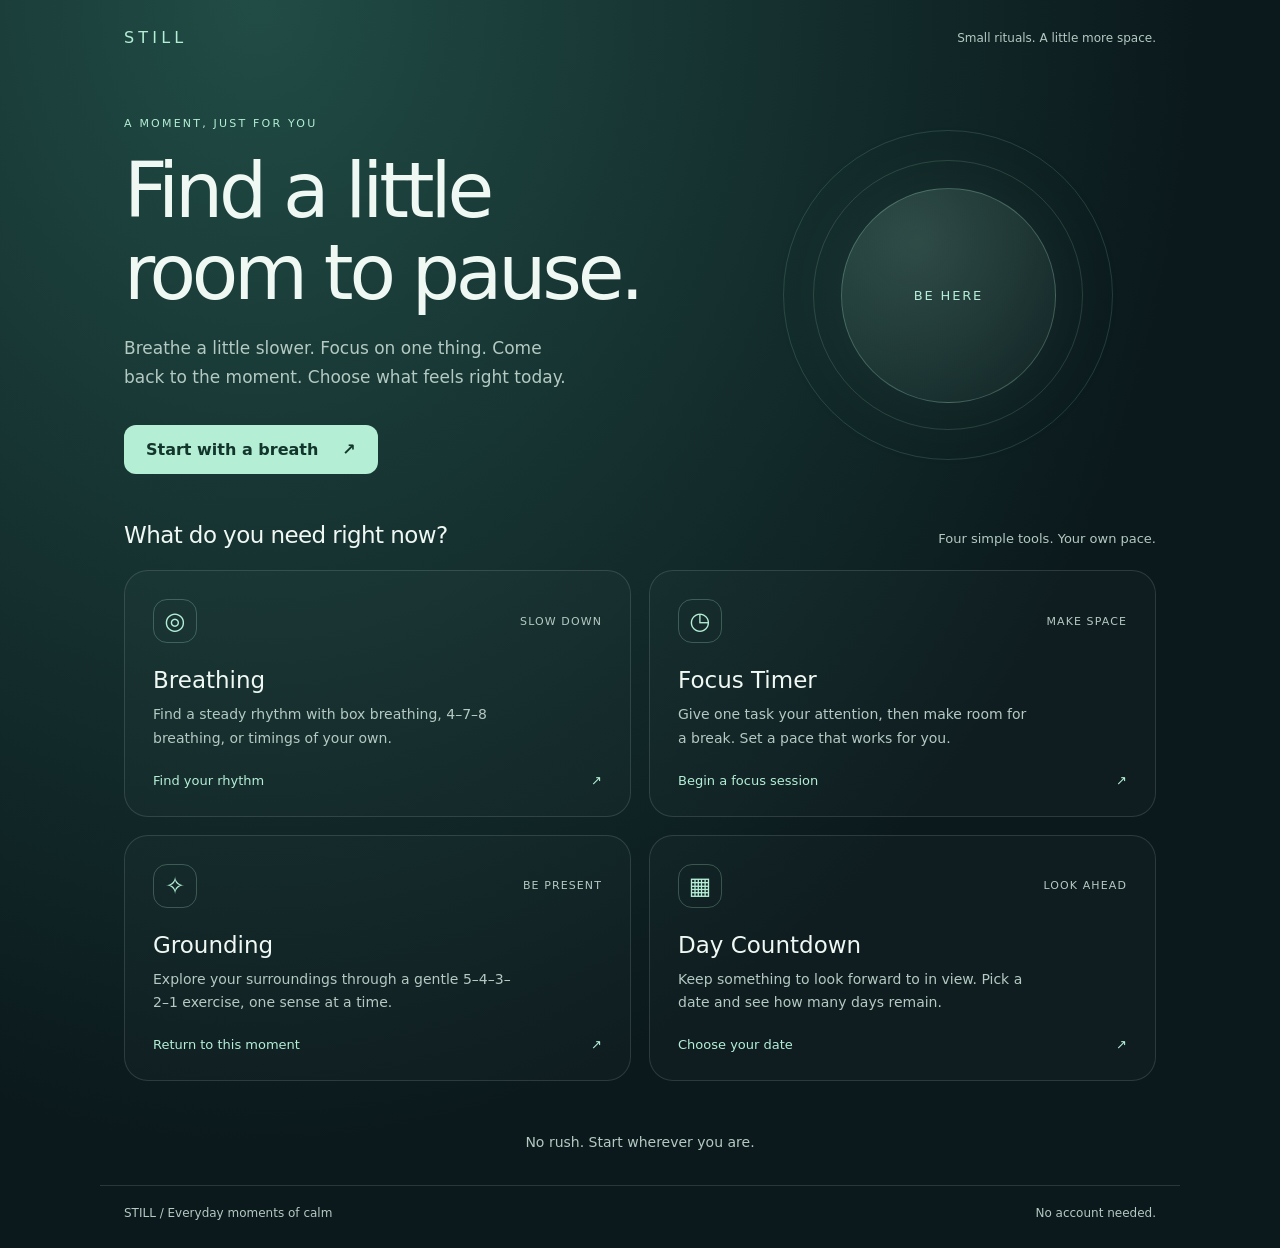
==== index.html @ 49af97ba "Sync floating focus timer across open app tabs and refresh script cache" ====
<!doctype html>
<html lang="en"><head><meta charset="utf-8"><meta name="viewport" content="width=device-width,initial-scale=1"><meta name="description" content="Simple tools for breathing, focus, grounding, and something to look forward to."><title>Still • A little space for yourself</title><style>
:root{color-scheme:dark;--ink:#eff8f3;--muted:#b4c9c2;--accent:#b4eed5;--line:#ffffff20}*{box-sizing:border-box}body{margin:0;min-height:100vh;background:radial-gradient(ellipse at 20% 0%,#214c45,transparent 65%),#0b191c;color:var(--ink);font-family:system-ui,sans-serif}a{color:inherit}a:focus-visible{outline:3px solid var(--accent);outline-offset:5px}header,main,footer{max-width:1080px;margin:auto;padding-left:24px;padding-right:24px}header{padding-top:28px;display:flex;align-items:center;justify-content:space-between;gap:20px}.brand{text-decoration:none;font-size:16px;letter-spacing:.26em;color:var(--accent)}.header-note{font-size:12px;color:var(--muted)}.hero{padding:70px 0 48px;display:grid;grid-template-columns:1.4fr 1fr;align-items:center;gap:36px}.eyebrow{font-size:11px;letter-spacing:.2em;text-transform:uppercase;color:var(--accent)}h1{font-size:clamp(42px,7vw,76px);line-height:1.08;font-weight:450;letter-spacing:-.055em;margin:20px 0}p{color:var(--muted);line-height:1.7}.intro{max-width:460px;font-size:17px}.primary{display:inline-flex;text-decoration:none;align-items:center;gap:24px;margin-top:16px;padding:15px 22px;border-radius:12px;background:var(--accent);color:#12362b;font-weight:600}.primary:hover{background:#d0f8e7}.stillness{aspect-ratio:1;display:grid;place-items:center;position:relative;max-width:330px;width:100%;justify-self:center}.stillness:before,.stillness:after{content:'';position:absolute;border:1px solid #b4eed526;border-radius:50%;inset:0}.stillness:after{inset:30px}.orb{width:65%;aspect-ratio:1;border-radius:50%;border:1px solid #b4eed540;background:radial-gradient(circle at 35% 25%,#b4eed530,#80dbbe08);box-shadow:0 0 90px #a8e7ce10;display:grid;place-items:center;color:var(--accent);font-size:13px;letter-spacing:.14em}.section-heading{display:flex;justify-content:space-between;align-items:baseline;gap:16px;margin:0 0 20px}h2{font-size:23px;font-weight:500;letter-spacing:-.025em;margin:0}.section-heading p{font-size:13px;margin:0}.apps{display:grid;grid-template-columns:repeat(2,minmax(0,1fr));gap:18px}.card{display:flex;flex-direction:column;min-height:240px;padding:28px;text-decoration:none;border:1px solid var(--line);border-radius:24px;background:#ffffff05}.card:hover{background:#ffffff0a;border-color:#b4eed570}.card-top{display:flex;justify-content:space-between;align-items:center;margin-bottom:24px}.icon{display:grid;place-items:center;width:44px;height:44px;border:1px solid #b4eed540;border-radius:14px;color:var(--accent);font-size:24px}.tag{font-size:11px;letter-spacing:.1em;text-transform:uppercase;color:var(--muted)}h3{font-size:23px;font-weight:500;margin:0}.card p{font-size:14px;max-width:360px;margin:10px 0 22px}.card-action{color:var(--accent);font-size:13px;margin-top:auto;display:flex;justify-content:space-between}.closing{padding:36px 0 16px;text-align:center;font-size:14px}footer{border-top:1px solid var(--line);padding-top:20px;padding-bottom:28px;display:flex;justify-content:space-between;gap:16px;color:var(--muted);font-size:12px}@media(max-width:640px){header,main,footer{padding-left:18px;padding-right:18px}.hero{grid-template-columns:1fr;padding-top:48px;gap:12px}.stillness{display:none}.apps{grid-template-columns:1fr}.section-heading{display:block}.section-heading p{margin-top:8px}.card{min-height:220px;padding:24px}.header-note{font-size:11px}footer{flex-direction:column}}
</style></head><body>
<header><a class="brand" href="./" aria-label="Still home" aria-current="page">STILL</a><span class="header-note">Small rituals. A little more space.</span></header>
<main><section class="hero" aria-labelledby="welcome"><div><div class="eyebrow">A moment, just for you</div><h1 id="welcome">Find a little<br>room to pause.</h1><p class="intro">Breathe a little slower. Focus on one thing. Come back to the moment. Choose what feels right today.</p><a class="primary" href="./breathing/">Start with a breath <span aria-hidden="true">↗</span></a></div><div class="stillness" aria-hidden="true"><div class="orb">BE HERE</div></div></section>
<section aria-labelledby="tools"><div class="section-heading"><h2 id="tools">What do you need right now?</h2><p>Four simple tools. Your own pace.</p></div><div class="apps">
<a class="card" href="./breathing/"><div class="card-top"><span class="icon" aria-hidden="true">◎</span><span class="tag">Slow down</span></div><h3>Breathing</h3><p>Find a steady rhythm with box breathing, 4–7–8 breathing, or timings of your own.</p><span class="card-action">Find your rhythm <span aria-hidden="true">↗</span></span></a>
<a class="card" href="./focus-timer/"><div class="card-top"><span class="icon" aria-hidden="true">◷</span><span class="tag">Make space</span></div><h3>Focus Timer</h3><p>Give one task your attention, then make room for a break. Set a pace that works for you.</p><span class="card-action">Begin a focus session <span aria-hidden="true">↗</span></span></a>
<a class="card" href="./grounding/"><div class="card-top"><span class="icon" aria-hidden="true">✧</span><span class="tag">Be present</span></div><h3>Grounding</h3><p>Explore your surroundings through a gentle 5–4–3–2–1 exercise, one sense at a time.</p><span class="card-action">Return to this moment <span aria-hidden="true">↗</span></span></a>
<a class="card" href="./day-count/"><div class="card-top"><span class="icon" aria-hidden="true">▦</span><span class="tag">Look ahead</span></div><h3>Day Countdown</h3><p>Keep something to look forward to in view. Pick a date and see how many days remain.</p><span class="card-action">Choose your date <span aria-hidden="true">↗</span></span></a>
</div></section><p class="closing">No rush. Start wherever you are.</p></main><footer><span>STILL / Everyday moments of calm</span><span>No account needed.</span></footer><script src="./timers.js?v=3"></script></body></html>
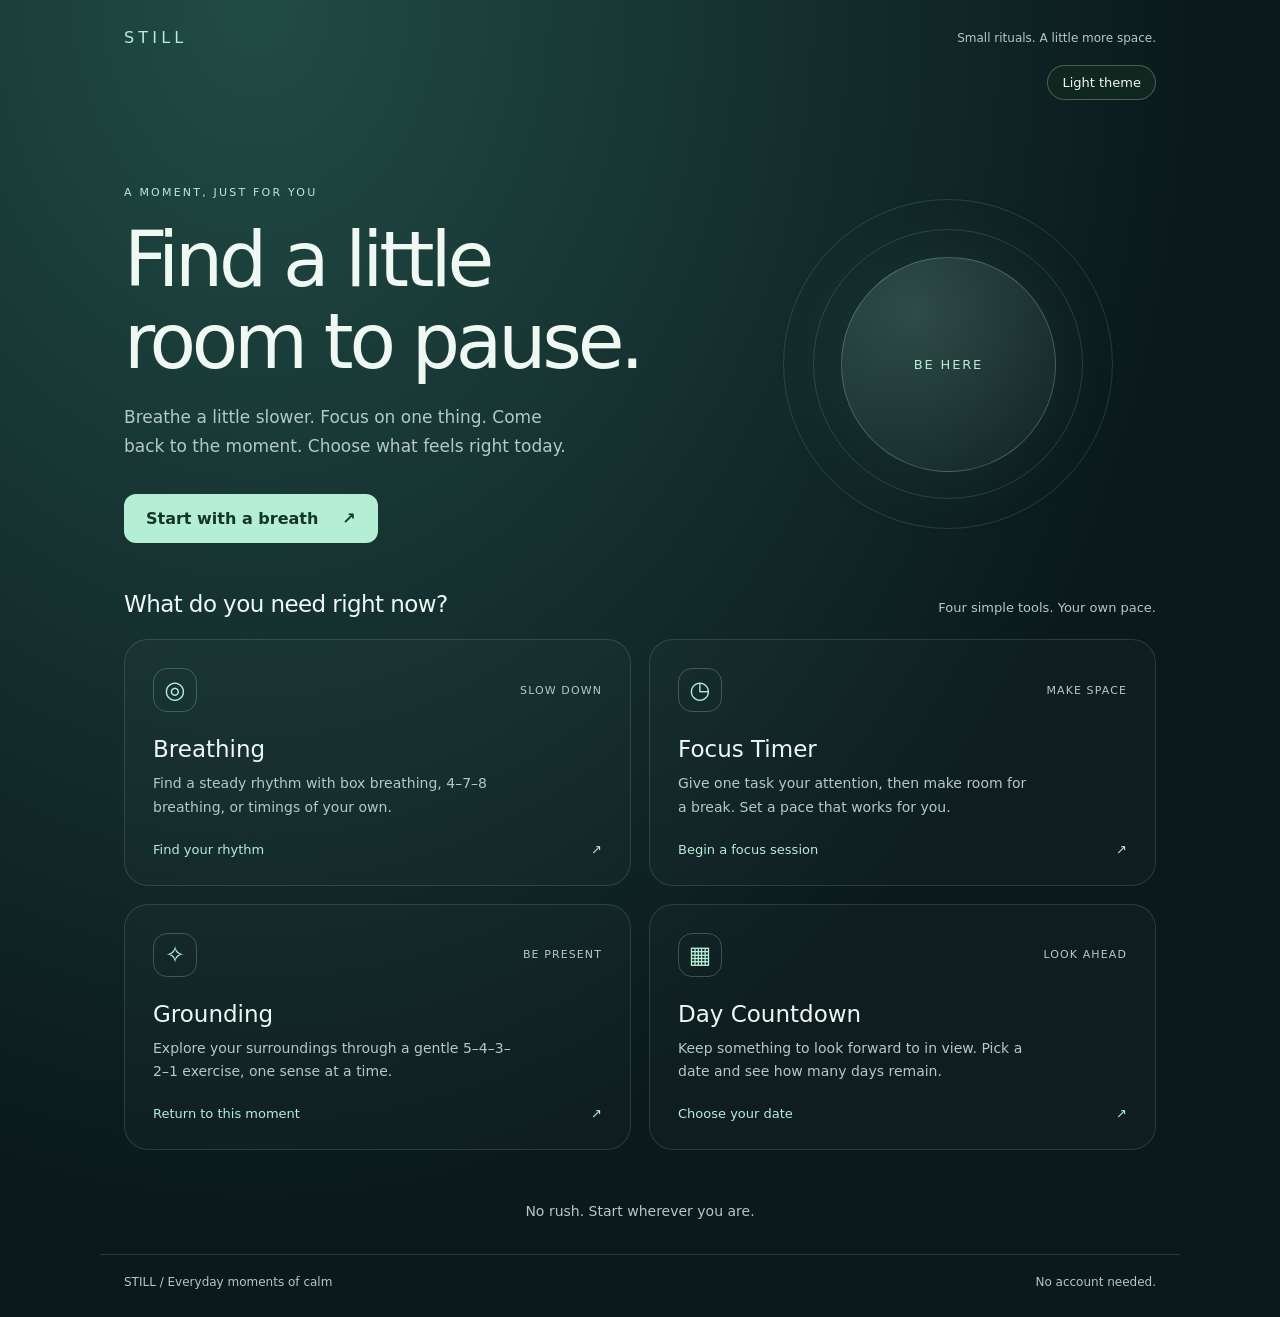
==== commit ae60d711: "Add persistent light and dark themes across all apps" ====
--- a/index.html
+++ b/index.html
@@ -1,8 +1,8 @@
 <!doctype html>
 <html lang="en"><head><meta charset="utf-8"><meta name="viewport" content="width=device-width,initial-scale=1"><meta name="description" content="Simple tools for breathing, focus, grounding, and something to look forward to."><title>Still • A little space for yourself</title><style>
 :root{color-scheme:dark;--ink:#eff8f3;--muted:#b4c9c2;--accent:#b4eed5;--line:#ffffff20}*{box-sizing:border-box}body{margin:0;min-height:100vh;background:radial-gradient(ellipse at 20% 0%,#214c45,transparent 65%),#0b191c;color:var(--ink);font-family:system-ui,sans-serif}a{color:inherit}a:focus-visible{outline:3px solid var(--accent);outline-offset:5px}header,main,footer{max-width:1080px;margin:auto;padding-left:24px;padding-right:24px}header{padding-top:28px;display:flex;align-items:center;justify-content:space-between;gap:20px}.brand{text-decoration:none;font-size:16px;letter-spacing:.26em;color:var(--accent)}.header-note{font-size:12px;color:var(--muted)}.hero{padding:70px 0 48px;display:grid;grid-template-columns:1.4fr 1fr;align-items:center;gap:36px}.eyebrow{font-size:11px;letter-spacing:.2em;text-transform:uppercase;color:var(--accent)}h1{font-size:clamp(42px,7vw,76px);line-height:1.08;font-weight:450;letter-spacing:-.055em;margin:20px 0}p{color:var(--muted);line-height:1.7}.intro{max-width:460px;font-size:17px}.primary{display:inline-flex;text-decoration:none;align-items:center;gap:24px;margin-top:16px;padding:15px 22px;border-radius:12px;background:var(--accent);color:#12362b;font-weight:600}.primary:hover{background:#d0f8e7}.stillness{aspect-ratio:1;display:grid;place-items:center;position:relative;max-width:330px;width:100%;justify-self:center}.stillness:before,.stillness:after{content:'';position:absolute;border:1px solid #b4eed526;border-radius:50%;inset:0}.stillness:after{inset:30px}.orb{width:65%;aspect-ratio:1;border-radius:50%;border:1px solid #b4eed540;background:radial-gradient(circle at 35% 25%,#b4eed530,#80dbbe08);box-shadow:0 0 90px #a8e7ce10;display:grid;place-items:center;color:var(--accent);font-size:13px;letter-spacing:.14em}.section-heading{display:flex;justify-content:space-between;align-items:baseline;gap:16px;margin:0 0 20px}h2{font-size:23px;font-weight:500;letter-spacing:-.025em;margin:0}.section-heading p{font-size:13px;margin:0}.apps{display:grid;grid-template-columns:repeat(2,minmax(0,1fr));gap:18px}.card{display:flex;flex-direction:column;min-height:240px;padding:28px;text-decoration:none;border:1px solid var(--line);border-radius:24px;background:#ffffff05}.card:hover{background:#ffffff0a;border-color:#b4eed570}.card-top{display:flex;justify-content:space-between;align-items:center;margin-bottom:24px}.icon{display:grid;place-items:center;width:44px;height:44px;border:1px solid #b4eed540;border-radius:14px;color:var(--accent);font-size:24px}.tag{font-size:11px;letter-spacing:.1em;text-transform:uppercase;color:var(--muted)}h3{font-size:23px;font-weight:500;margin:0}.card p{font-size:14px;max-width:360px;margin:10px 0 22px}.card-action{color:var(--accent);font-size:13px;margin-top:auto;display:flex;justify-content:space-between}.closing{padding:36px 0 16px;text-align:center;font-size:14px}footer{border-top:1px solid var(--line);padding-top:20px;padding-bottom:28px;display:flex;justify-content:space-between;gap:16px;color:var(--muted);font-size:12px}@media(max-width:640px){header,main,footer{padding-left:18px;padding-right:18px}.hero{grid-template-columns:1fr;padding-top:48px;gap:12px}.stillness{display:none}.apps{grid-template-columns:1fr}.section-heading{display:block}.section-heading p{margin-top:8px}.card{min-height:220px;padding:24px}.header-note{font-size:11px}footer{flex-direction:column}}
-</style></head><body>
-<header><a class="brand" href="./" aria-label="Still home" aria-current="page">STILL</a><span class="header-note">Small rituals. A little more space.</span></header>
+</style><script src="./theme.js?v=1"></script><link rel="stylesheet" href="./theme.css?v=1"></head><body data-app="home">
+<header><a class="brand" href="./" aria-label="Still home" aria-current="page">STILL</a><span class="header-note">Small rituals. A little more space.</span></header><div class="theme-toolbar"><span id="theme-notice" role="status"></span><button id="theme-toggle" type="button" aria-label="Switch to light theme">Light theme</button></div>
 <main><section class="hero" aria-labelledby="welcome"><div><div class="eyebrow">A moment, just for you</div><h1 id="welcome">Find a little<br>room to pause.</h1><p class="intro">Breathe a little slower. Focus on one thing. Come back to the moment. Choose what feels right today.</p><a class="primary" href="./breathing/">Start with a breath <span aria-hidden="true">↗</span></a></div><div class="stillness" aria-hidden="true"><div class="orb">BE HERE</div></div></section>
 <section aria-labelledby="tools"><div class="section-heading"><h2 id="tools">What do you need right now?</h2><p>Four simple tools. Your own pace.</p></div><div class="apps">
 <a class="card" href="./breathing/"><div class="card-top"><span class="icon" aria-hidden="true">◎</span><span class="tag">Slow down</span></div><h3>Breathing</h3><p>Find a steady rhythm with box breathing, 4–7–8 breathing, or timings of your own.</p><span class="card-action">Find your rhythm <span aria-hidden="true">↗</span></span></a>
--- a/theme.css
+++ b/theme.css
@@ -0,0 +1,54 @@
+.theme-toolbar{display:flex;justify-content:flex-end;align-items:center;gap:12px;width:100%;max-width:1080px;margin:0 auto 16px;padding:0 24px;box-sizing:border-box}
+body[data-app="home"] .theme-toolbar{margin-top:18px}
+#theme-toggle{width:auto;flex-shrink:0;margin:0;padding:9px 14px;border:1px solid #ffffff40;border-radius:999px;background:#102720;color:#eef8f4;font:13px system-ui,sans-serif;font-weight:500;cursor:pointer}
+#theme-toggle:hover{background:#214c45}
+#theme-toggle:focus-visible{outline:3px solid #b4eed5;outline-offset:4px}
+#theme-notice{font:12px system-ui,sans-serif;color:inherit}
+#theme-notice:empty{display:none}
+html[data-theme="light"]{color-scheme:light;--ink:#193c30;--muted:#50675d;--accent:#256b50;--line:#c7d9cb}
+html[data-theme="light"] body{background:radial-gradient(ellipse at 20% 0%,#deeddf,transparent 65%),#f4f8f3;color:var(--ink)}
+html[data-theme="light"] body:not([data-app="home"]) main,
+html[data-theme="light"] .practice,
+html[data-theme="light"] .settings,
+html[data-theme="light"] .card,
+html[data-theme="light"] .countdown-card{background:#ffffffb8;border-color:var(--line)}
+html[data-theme="light"] .card:hover{background:#fff;border-color:#6d9d80}
+html[data-theme="light"] p,
+html[data-theme="light"] footer,
+html[data-theme="light"] .day-message,
+html[data-theme="light"] .card-heading h2{color:var(--muted)}
+html[data-theme="light"] .site-nav{background:#ffffffd9;border-color:var(--line)}
+html[data-theme="light"] .site-nav a{color:var(--ink)}
+html[data-theme="light"] .site-nav a:hover,
+html[data-theme="light"] .site-nav a[aria-current="page"]{background:#256b50;color:#fff}
+html[data-theme="light"] input{color-scheme:light;background:#fff;color:var(--ink);border-color:#93ad9d}
+html[data-theme="light"] input::placeholder{color:#65786d}
+html[data-theme="light"] button{background:#e7f0e7;color:var(--ink);border:1px solid #93ad9d}
+html[data-theme="light"] button:hover{background:#d5e7d8}
+html[data-theme="light"] .primary,
+html[data-theme="light"] .add-date,
+html[data-theme="light"] button[aria-pressed="true"]{background:#256b50;color:#fff;border-color:#256b50}
+html[data-theme="light"] .primary:hover,
+html[data-theme="light"] .add-date:hover{background:#19533c}
+html[data-theme="light"] .remove,
+html[data-theme="light"] .undo,
+html[data-theme="light"] .restart{background:transparent;color:#256b50;border-color:#93ad9d}
+html[data-theme="light"] .field,
+html[data-theme="light"] form{border-color:var(--line)}
+html[data-theme="light"] .phase{border-color:var(--line)}
+html[data-theme="light"] .phase.active{border-color:var(--accent)}
+html[data-theme="light"] .steps li{color:var(--muted);border-color:#93ad9d}
+html[data-theme="light"] .steps [aria-current]{background:#256b50;color:#fff;border-color:#256b50}
+html[data-theme="light"] .orb{background:radial-gradient(circle at 35% 25%,#aed7ba99,#8ab99b22);border-color:#639b79;box-shadow:0 0 70px #256b5010}
+html[data-theme="light"] .box,
+html[data-theme="light"] .icon,
+html[data-theme="light"] .stillness:before,
+html[data-theme="light"] .stillness:after{border-color:#8bb29a}
+html[data-theme="light"] .dot{background:#256b50;box-shadow:0 0 20px #256b5030}
+html[data-theme="light"] #theme-toggle{background:#fff;color:#193c30;border-color:#93ad9d}
+html[data-theme="light"] #theme-toggle:hover{background:#e7f0e7}
+html[data-theme="light"] :focus-visible{outline-color:#256b50}
+html[data-theme="light"] #still-mini{background:#f5faf3;color:#193c30;border-color:#93ad9d;box-shadow:0 12px 48px #193c3020}
+html[data-theme="light"] #still-mini button,
+html[data-theme="light"] #still-mini a{background:#fff;color:#256b50;border-color:#93ad9d}
+@media(max-width:640px){.theme-toolbar{padding:0 18px;flex-wrap:wrap}body:not([data-app="home"]) .theme-toolbar{padding:0}}
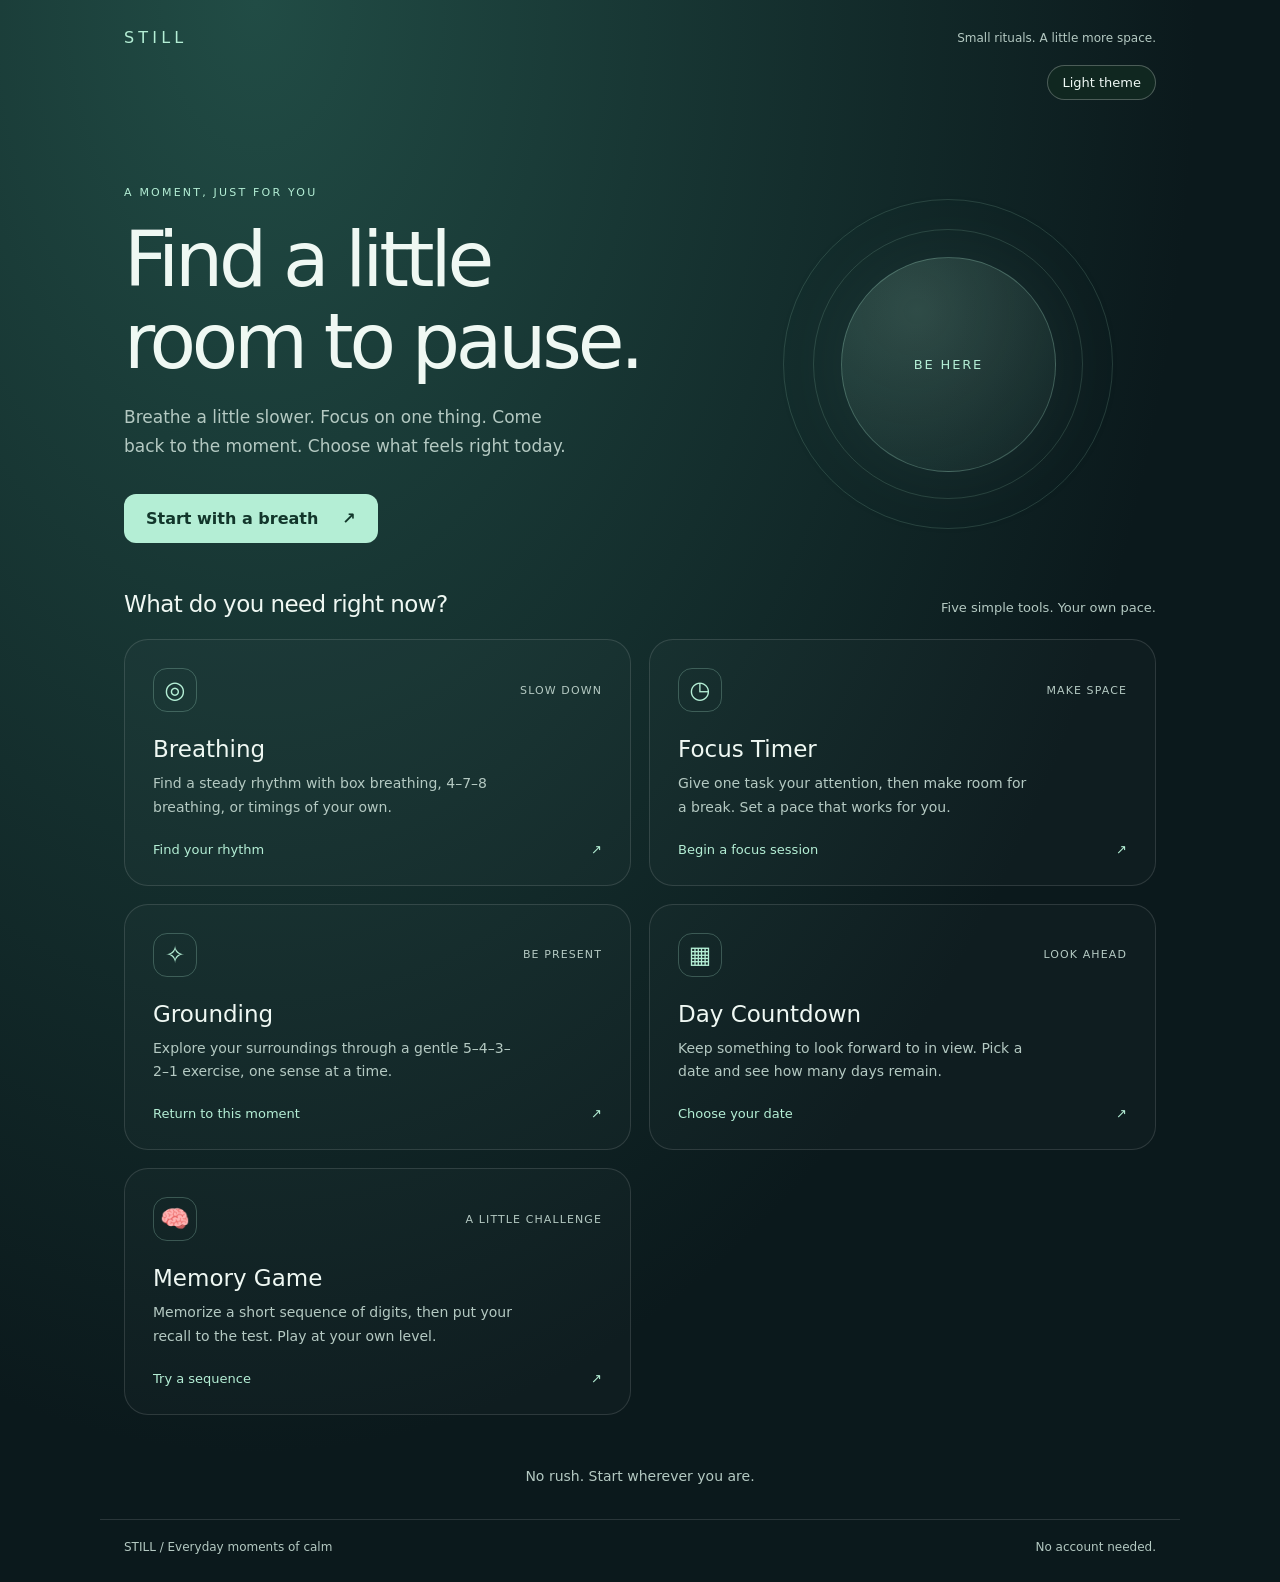
==== commit 25c3020f: "Add number memory game with answer checking and saved progress" ====
--- a/index.html
+++ b/index.html
@@ -1,12 +1,12 @@
 <!doctype html>
 <html lang="en"><head><meta charset="utf-8"><meta name="viewport" content="width=device-width,initial-scale=1"><meta name="description" content="Simple tools for breathing, focus, grounding, and something to look forward to."><title>Still • A little space for yourself</title><style>
 :root{color-scheme:dark;--ink:#eff8f3;--muted:#b4c9c2;--accent:#b4eed5;--line:#ffffff20}*{box-sizing:border-box}body{margin:0;min-height:100vh;background:radial-gradient(ellipse at 20% 0%,#214c45,transparent 65%),#0b191c;color:var(--ink);font-family:system-ui,sans-serif}a{color:inherit}a:focus-visible{outline:3px solid var(--accent);outline-offset:5px}header,main,footer{max-width:1080px;margin:auto;padding-left:24px;padding-right:24px}header{padding-top:28px;display:flex;align-items:center;justify-content:space-between;gap:20px}.brand{text-decoration:none;font-size:16px;letter-spacing:.26em;color:var(--accent)}.header-note{font-size:12px;color:var(--muted)}.hero{padding:70px 0 48px;display:grid;grid-template-columns:1.4fr 1fr;align-items:center;gap:36px}.eyebrow{font-size:11px;letter-spacing:.2em;text-transform:uppercase;color:var(--accent)}h1{font-size:clamp(42px,7vw,76px);line-height:1.08;font-weight:450;letter-spacing:-.055em;margin:20px 0}p{color:var(--muted);line-height:1.7}.intro{max-width:460px;font-size:17px}.primary{display:inline-flex;text-decoration:none;align-items:center;gap:24px;margin-top:16px;padding:15px 22px;border-radius:12px;background:var(--accent);color:#12362b;font-weight:600}.primary:hover{background:#d0f8e7}.stillness{aspect-ratio:1;display:grid;place-items:center;position:relative;max-width:330px;width:100%;justify-self:center}.stillness:before,.stillness:after{content:'';position:absolute;border:1px solid #b4eed526;border-radius:50%;inset:0}.stillness:after{inset:30px}.orb{width:65%;aspect-ratio:1;border-radius:50%;border:1px solid #b4eed540;background:radial-gradient(circle at 35% 25%,#b4eed530,#80dbbe08);box-shadow:0 0 90px #a8e7ce10;display:grid;place-items:center;color:var(--accent);font-size:13px;letter-spacing:.14em}.section-heading{display:flex;justify-content:space-between;align-items:baseline;gap:16px;margin:0 0 20px}h2{font-size:23px;font-weight:500;letter-spacing:-.025em;margin:0}.section-heading p{font-size:13px;margin:0}.apps{display:grid;grid-template-columns:repeat(2,minmax(0,1fr));gap:18px}.card{display:flex;flex-direction:column;min-height:240px;padding:28px;text-decoration:none;border:1px solid var(--line);border-radius:24px;background:#ffffff05}.card:hover{background:#ffffff0a;border-color:#b4eed570}.card-top{display:flex;justify-content:space-between;align-items:center;margin-bottom:24px}.icon{display:grid;place-items:center;width:44px;height:44px;border:1px solid #b4eed540;border-radius:14px;color:var(--accent);font-size:24px}.tag{font-size:11px;letter-spacing:.1em;text-transform:uppercase;color:var(--muted)}h3{font-size:23px;font-weight:500;margin:0}.card p{font-size:14px;max-width:360px;margin:10px 0 22px}.card-action{color:var(--accent);font-size:13px;margin-top:auto;display:flex;justify-content:space-between}.closing{padding:36px 0 16px;text-align:center;font-size:14px}footer{border-top:1px solid var(--line);padding-top:20px;padding-bottom:28px;display:flex;justify-content:space-between;gap:16px;color:var(--muted);font-size:12px}@media(max-width:640px){header,main,footer{padding-left:18px;padding-right:18px}.hero{grid-template-columns:1fr;padding-top:48px;gap:12px}.stillness{display:none}.apps{grid-template-columns:1fr}.section-heading{display:block}.section-heading p{margin-top:8px}.card{min-height:220px;padding:24px}.header-note{font-size:11px}footer{flex-direction:column}}
-</style><script src="./theme.js?v=1"></script><link rel="stylesheet" href="./theme.css?v=1"></head><body data-app="home">
+</style><script src="./theme.js?v=1"></script><link rel="stylesheet" href="./theme.css?v=2"></head><body data-app="home">
 <header><a class="brand" href="./" aria-label="Still home" aria-current="page">STILL</a><span class="header-note">Small rituals. A little more space.</span></header><div class="theme-toolbar"><span id="theme-notice" role="status"></span><button id="theme-toggle" type="button" aria-label="Switch to light theme">Light theme</button></div>
 <main><section class="hero" aria-labelledby="welcome"><div><div class="eyebrow">A moment, just for you</div><h1 id="welcome">Find a little<br>room to pause.</h1><p class="intro">Breathe a little slower. Focus on one thing. Come back to the moment. Choose what feels right today.</p><a class="primary" href="./breathing/">Start with a breath <span aria-hidden="true">↗</span></a></div><div class="stillness" aria-hidden="true"><div class="orb">BE HERE</div></div></section>
-<section aria-labelledby="tools"><div class="section-heading"><h2 id="tools">What do you need right now?</h2><p>Four simple tools. Your own pace.</p></div><div class="apps">
+<section aria-labelledby="tools"><div class="section-heading"><h2 id="tools">What do you need right now?</h2><p>Five simple tools. Your own pace.</p></div><div class="apps">
 <a class="card" href="./breathing/"><div class="card-top"><span class="icon" aria-hidden="true">◎</span><span class="tag">Slow down</span></div><h3>Breathing</h3><p>Find a steady rhythm with box breathing, 4–7–8 breathing, or timings of your own.</p><span class="card-action">Find your rhythm <span aria-hidden="true">↗</span></span></a>
 <a class="card" href="./focus-timer/"><div class="card-top"><span class="icon" aria-hidden="true">◷</span><span class="tag">Make space</span></div><h3>Focus Timer</h3><p>Give one task your attention, then make room for a break. Set a pace that works for you.</p><span class="card-action">Begin a focus session <span aria-hidden="true">↗</span></span></a>
 <a class="card" href="./grounding/"><div class="card-top"><span class="icon" aria-hidden="true">✧</span><span class="tag">Be present</span></div><h3>Grounding</h3><p>Explore your surroundings through a gentle 5–4–3–2–1 exercise, one sense at a time.</p><span class="card-action">Return to this moment <span aria-hidden="true">↗</span></span></a>
 <a class="card" href="./day-count/"><div class="card-top"><span class="icon" aria-hidden="true">▦</span><span class="tag">Look ahead</span></div><h3>Day Countdown</h3><p>Keep something to look forward to in view. Pick a date and see how many days remain.</p><span class="card-action">Choose your date <span aria-hidden="true">↗</span></span></a>
-</div></section><p class="closing">No rush. Start wherever you are.</p></main><footer><span>STILL / Everyday moments of calm</span><span>No account needed.</span></footer><script src="./timers.js?v=3"></script></body></html>
+<a class="card" href="./memory/"><div class="card-top"><span class="icon" aria-hidden="true">🧠</span><span class="tag">A little challenge</span></div><h3>Memory Game</h3><p>Memorize a short sequence of digits, then put your recall to the test. Play at your own level.</p><span class="card-action">Try a sequence <span aria-hidden="true">↗</span></span></a></div></section><p class="closing">No rush. Start wherever you are.</p></main><footer><span>STILL / Everyday moments of calm</span><span>No account needed.</span></footer><script src="./timers.js?v=3"></script></body></html>
--- a/theme.css
+++ b/theme.css
@@ -21,7 +21,8 @@
 html[data-theme="light"] .site-nav a{color:var(--ink)}
 html[data-theme="light"] .site-nav a:hover,
 html[data-theme="light"] .site-nav a[aria-current="page"]{background:#256b50;color:#fff}
-html[data-theme="light"] input{color-scheme:light;background:#fff;color:var(--ink);border-color:#93ad9d}
+html[data-theme="light"] input,
+html[data-theme="light"] select{color-scheme:light;background:#fff;color:var(--ink);border-color:#93ad9d}
 html[data-theme="light"] input::placeholder{color:#65786d}
 html[data-theme="light"] button{background:#e7f0e7;color:var(--ink);border:1px solid #93ad9d}
 html[data-theme="light"] button:hover{background:#d5e7d8}
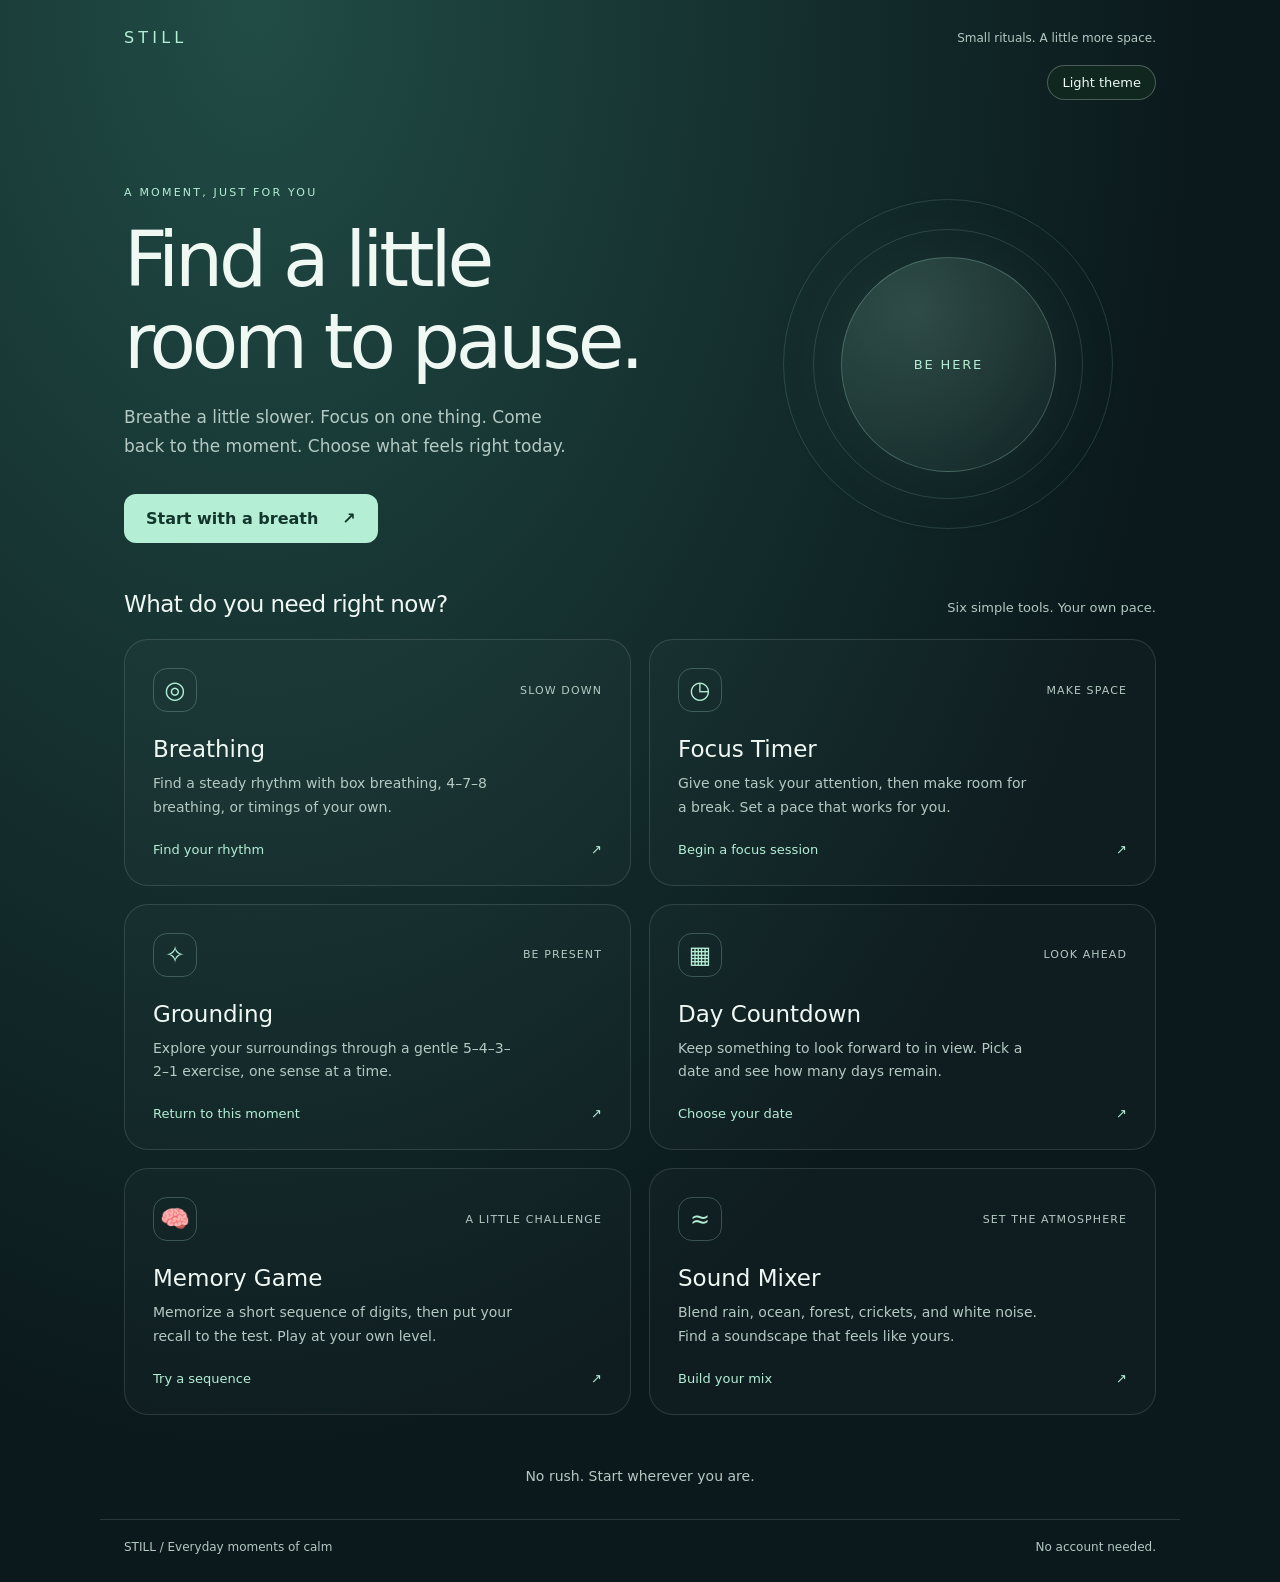
==== commit 01fc17a5: "Add ambient sound mixer with crickets, saved levels and sleep timer" ====
--- a/index.html
+++ b/index.html
@@ -1,12 +1,12 @@
 <!doctype html>
 <html lang="en"><head><meta charset="utf-8"><meta name="viewport" content="width=device-width,initial-scale=1"><meta name="description" content="Simple tools for breathing, focus, grounding, and something to look forward to."><title>Still • A little space for yourself</title><style>
 :root{color-scheme:dark;--ink:#eff8f3;--muted:#b4c9c2;--accent:#b4eed5;--line:#ffffff20}*{box-sizing:border-box}body{margin:0;min-height:100vh;background:radial-gradient(ellipse at 20% 0%,#214c45,transparent 65%),#0b191c;color:var(--ink);font-family:system-ui,sans-serif}a{color:inherit}a:focus-visible{outline:3px solid var(--accent);outline-offset:5px}header,main,footer{max-width:1080px;margin:auto;padding-left:24px;padding-right:24px}header{padding-top:28px;display:flex;align-items:center;justify-content:space-between;gap:20px}.brand{text-decoration:none;font-size:16px;letter-spacing:.26em;color:var(--accent)}.header-note{font-size:12px;color:var(--muted)}.hero{padding:70px 0 48px;display:grid;grid-template-columns:1.4fr 1fr;align-items:center;gap:36px}.eyebrow{font-size:11px;letter-spacing:.2em;text-transform:uppercase;color:var(--accent)}h1{font-size:clamp(42px,7vw,76px);line-height:1.08;font-weight:450;letter-spacing:-.055em;margin:20px 0}p{color:var(--muted);line-height:1.7}.intro{max-width:460px;font-size:17px}.primary{display:inline-flex;text-decoration:none;align-items:center;gap:24px;margin-top:16px;padding:15px 22px;border-radius:12px;background:var(--accent);color:#12362b;font-weight:600}.primary:hover{background:#d0f8e7}.stillness{aspect-ratio:1;display:grid;place-items:center;position:relative;max-width:330px;width:100%;justify-self:center}.stillness:before,.stillness:after{content:'';position:absolute;border:1px solid #b4eed526;border-radius:50%;inset:0}.stillness:after{inset:30px}.orb{width:65%;aspect-ratio:1;border-radius:50%;border:1px solid #b4eed540;background:radial-gradient(circle at 35% 25%,#b4eed530,#80dbbe08);box-shadow:0 0 90px #a8e7ce10;display:grid;place-items:center;color:var(--accent);font-size:13px;letter-spacing:.14em}.section-heading{display:flex;justify-content:space-between;align-items:baseline;gap:16px;margin:0 0 20px}h2{font-size:23px;font-weight:500;letter-spacing:-.025em;margin:0}.section-heading p{font-size:13px;margin:0}.apps{display:grid;grid-template-columns:repeat(2,minmax(0,1fr));gap:18px}.card{display:flex;flex-direction:column;min-height:240px;padding:28px;text-decoration:none;border:1px solid var(--line);border-radius:24px;background:#ffffff05}.card:hover{background:#ffffff0a;border-color:#b4eed570}.card-top{display:flex;justify-content:space-between;align-items:center;margin-bottom:24px}.icon{display:grid;place-items:center;width:44px;height:44px;border:1px solid #b4eed540;border-radius:14px;color:var(--accent);font-size:24px}.tag{font-size:11px;letter-spacing:.1em;text-transform:uppercase;color:var(--muted)}h3{font-size:23px;font-weight:500;margin:0}.card p{font-size:14px;max-width:360px;margin:10px 0 22px}.card-action{color:var(--accent);font-size:13px;margin-top:auto;display:flex;justify-content:space-between}.closing{padding:36px 0 16px;text-align:center;font-size:14px}footer{border-top:1px solid var(--line);padding-top:20px;padding-bottom:28px;display:flex;justify-content:space-between;gap:16px;color:var(--muted);font-size:12px}@media(max-width:640px){header,main,footer{padding-left:18px;padding-right:18px}.hero{grid-template-columns:1fr;padding-top:48px;gap:12px}.stillness{display:none}.apps{grid-template-columns:1fr}.section-heading{display:block}.section-heading p{margin-top:8px}.card{min-height:220px;padding:24px}.header-note{font-size:11px}footer{flex-direction:column}}
-</style><script src="./theme.js?v=1"></script><link rel="stylesheet" href="./theme.css?v=2"></head><body data-app="home">
+</style><script src="./theme.js?v=1"></script><link rel="stylesheet" href="./theme.css?v=3"></head><body data-app="home">
 <header><a class="brand" href="./" aria-label="Still home" aria-current="page">STILL</a><span class="header-note">Small rituals. A little more space.</span></header><div class="theme-toolbar"><span id="theme-notice" role="status"></span><button id="theme-toggle" type="button" aria-label="Switch to light theme">Light theme</button></div>
 <main><section class="hero" aria-labelledby="welcome"><div><div class="eyebrow">A moment, just for you</div><h1 id="welcome">Find a little<br>room to pause.</h1><p class="intro">Breathe a little slower. Focus on one thing. Come back to the moment. Choose what feels right today.</p><a class="primary" href="./breathing/">Start with a breath <span aria-hidden="true">↗</span></a></div><div class="stillness" aria-hidden="true"><div class="orb">BE HERE</div></div></section>
-<section aria-labelledby="tools"><div class="section-heading"><h2 id="tools">What do you need right now?</h2><p>Five simple tools. Your own pace.</p></div><div class="apps">
+<section aria-labelledby="tools"><div class="section-heading"><h2 id="tools">What do you need right now?</h2><p>Six simple tools. Your own pace.</p></div><div class="apps">
 <a class="card" href="./breathing/"><div class="card-top"><span class="icon" aria-hidden="true">◎</span><span class="tag">Slow down</span></div><h3>Breathing</h3><p>Find a steady rhythm with box breathing, 4–7–8 breathing, or timings of your own.</p><span class="card-action">Find your rhythm <span aria-hidden="true">↗</span></span></a>
 <a class="card" href="./focus-timer/"><div class="card-top"><span class="icon" aria-hidden="true">◷</span><span class="tag">Make space</span></div><h3>Focus Timer</h3><p>Give one task your attention, then make room for a break. Set a pace that works for you.</p><span class="card-action">Begin a focus session <span aria-hidden="true">↗</span></span></a>
 <a class="card" href="./grounding/"><div class="card-top"><span class="icon" aria-hidden="true">✧</span><span class="tag">Be present</span></div><h3>Grounding</h3><p>Explore your surroundings through a gentle 5–4–3–2–1 exercise, one sense at a time.</p><span class="card-action">Return to this moment <span aria-hidden="true">↗</span></span></a>
 <a class="card" href="./day-count/"><div class="card-top"><span class="icon" aria-hidden="true">▦</span><span class="tag">Look ahead</span></div><h3>Day Countdown</h3><p>Keep something to look forward to in view. Pick a date and see how many days remain.</p><span class="card-action">Choose your date <span aria-hidden="true">↗</span></span></a>
-<a class="card" href="./memory/"><div class="card-top"><span class="icon" aria-hidden="true">🧠</span><span class="tag">A little challenge</span></div><h3>Memory Game</h3><p>Memorize a short sequence of digits, then put your recall to the test. Play at your own level.</p><span class="card-action">Try a sequence <span aria-hidden="true">↗</span></span></a></div></section><p class="closing">No rush. Start wherever you are.</p></main><footer><span>STILL / Everyday moments of calm</span><span>No account needed.</span></footer><script src="./timers.js?v=3"></script></body></html>
+<a class="card" href="./memory/"><div class="card-top"><span class="icon" aria-hidden="true">🧠</span><span class="tag">A little challenge</span></div><h3>Memory Game</h3><p>Memorize a short sequence of digits, then put your recall to the test. Play at your own level.</p><span class="card-action">Try a sequence <span aria-hidden="true">↗</span></span></a><a class="card" href="./sounds/"><div class="card-top"><span class="icon" aria-hidden="true">≈</span><span class="tag">Set the atmosphere</span></div><h3>Sound Mixer</h3><p>Blend rain, ocean, forest, crickets, and white noise. Find a soundscape that feels like yours.</p><span class="card-action">Build your mix <span aria-hidden="true">↗</span></span></a></div></section><p class="closing">No rush. Start wherever you are.</p></main><footer><span>STILL / Everyday moments of calm</span><span>No account needed.</span></footer><script src="./timers.js?v=3"></script></body></html>
--- a/theme.css
+++ b/theme.css
@@ -53,3 +53,5 @@
 html[data-theme="light"] #still-mini button,
 html[data-theme="light"] #still-mini a{background:#fff;color:#256b50;border-color:#93ad9d}
 @media(max-width:640px){.theme-toolbar{padding:0 18px;flex-wrap:wrap}body:not([data-app="home"]) .theme-toolbar{padding:0}}
+html[data-theme="light"] .channel{background:#ffffffb8;border-color:var(--line)}
+html[data-theme="light"] input[type="range"]{background:transparent;accent-color:#256b50}
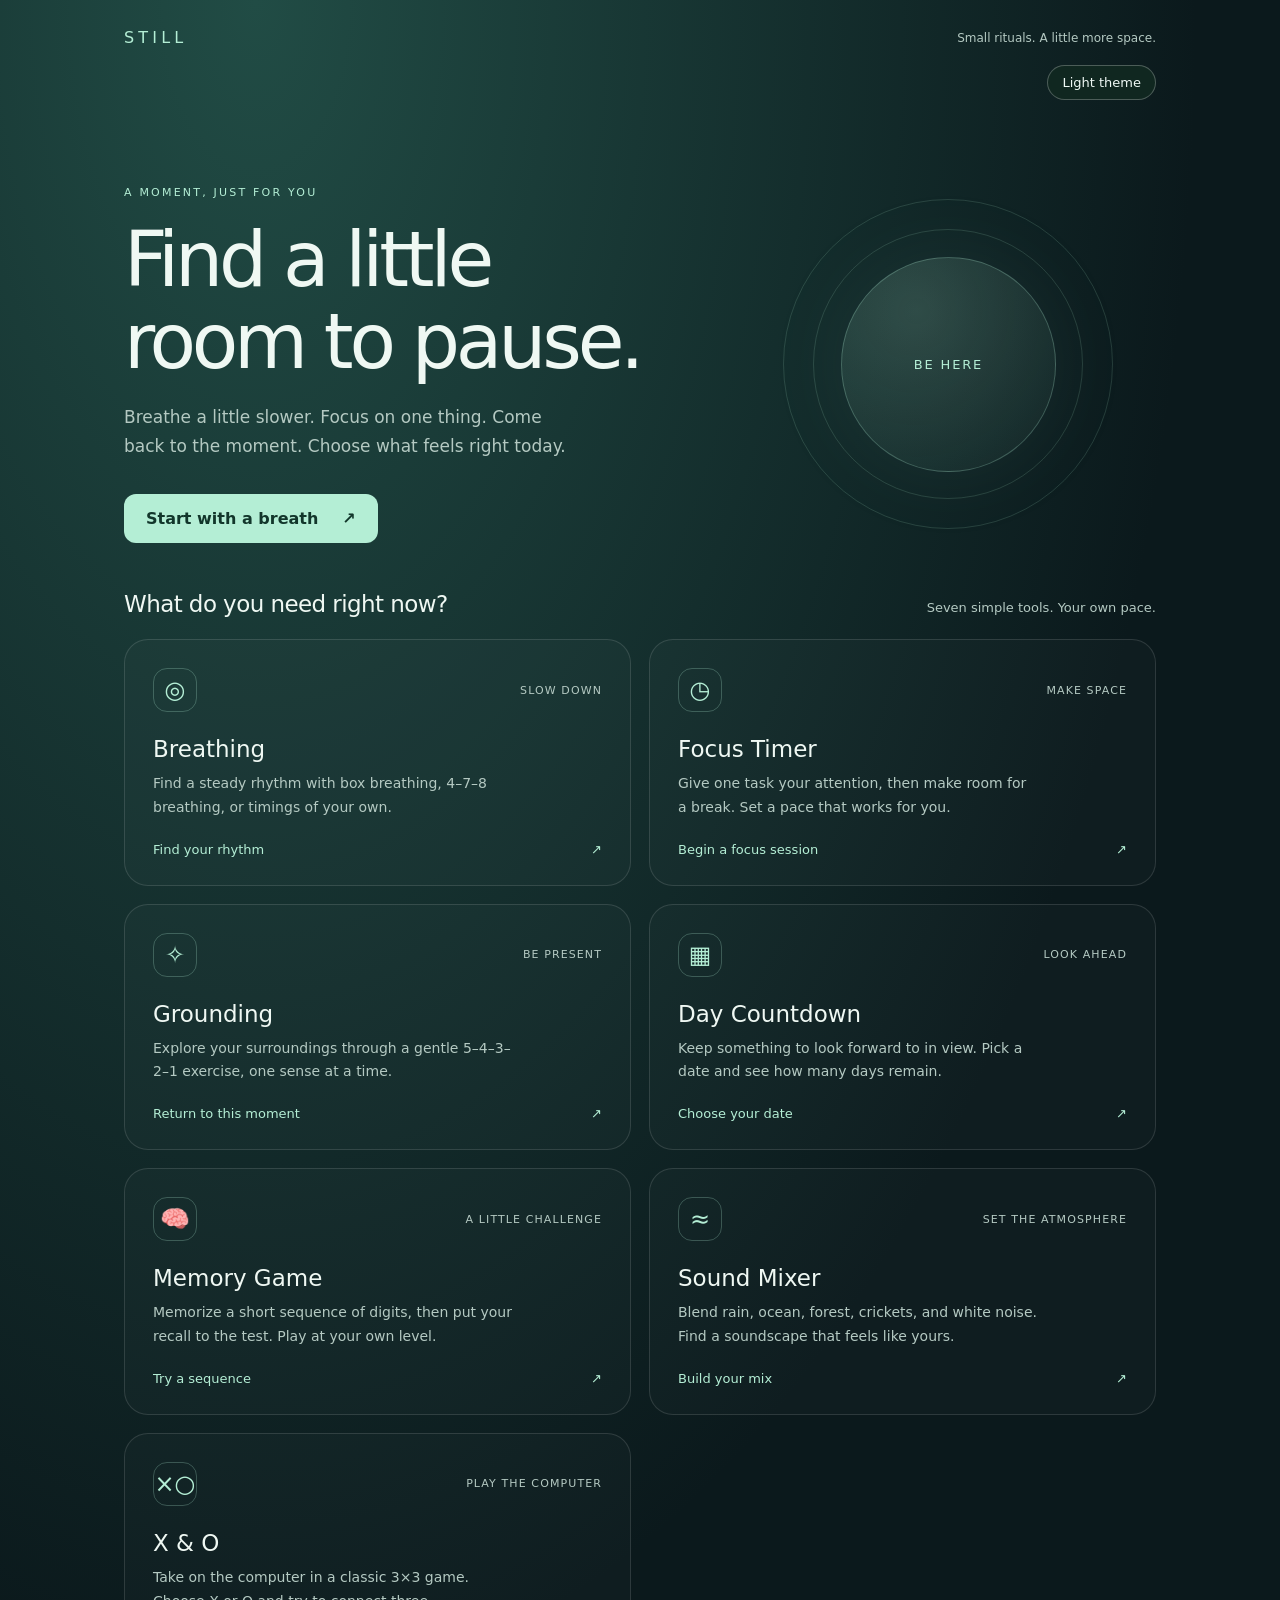
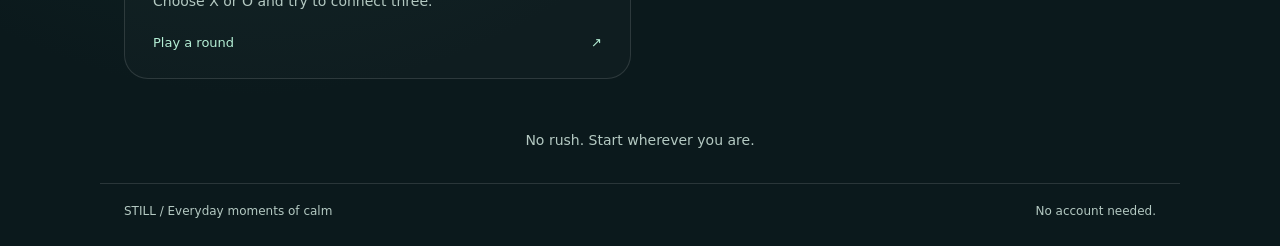
==== commit bfdd8dd1: "Add X and O game against computer with saved board and scores" ====
--- a/index.html
+++ b/index.html
@@ -4,9 +4,9 @@
 </style><script src="./theme.js?v=1"></script><link rel="stylesheet" href="./theme.css?v=3"></head><body data-app="home">
 <header><a class="brand" href="./" aria-label="Still home" aria-current="page">STILL</a><span class="header-note">Small rituals. A little more space.</span></header><div class="theme-toolbar"><span id="theme-notice" role="status"></span><button id="theme-toggle" type="button" aria-label="Switch to light theme">Light theme</button></div>
 <main><section class="hero" aria-labelledby="welcome"><div><div class="eyebrow">A moment, just for you</div><h1 id="welcome">Find a little<br>room to pause.</h1><p class="intro">Breathe a little slower. Focus on one thing. Come back to the moment. Choose what feels right today.</p><a class="primary" href="./breathing/">Start with a breath <span aria-hidden="true">↗</span></a></div><div class="stillness" aria-hidden="true"><div class="orb">BE HERE</div></div></section>
-<section aria-labelledby="tools"><div class="section-heading"><h2 id="tools">What do you need right now?</h2><p>Six simple tools. Your own pace.</p></div><div class="apps">
+<section aria-labelledby="tools"><div class="section-heading"><h2 id="tools">What do you need right now?</h2><p>Seven simple tools. Your own pace.</p></div><div class="apps">
 <a class="card" href="./breathing/"><div class="card-top"><span class="icon" aria-hidden="true">◎</span><span class="tag">Slow down</span></div><h3>Breathing</h3><p>Find a steady rhythm with box breathing, 4–7–8 breathing, or timings of your own.</p><span class="card-action">Find your rhythm <span aria-hidden="true">↗</span></span></a>
 <a class="card" href="./focus-timer/"><div class="card-top"><span class="icon" aria-hidden="true">◷</span><span class="tag">Make space</span></div><h3>Focus Timer</h3><p>Give one task your attention, then make room for a break. Set a pace that works for you.</p><span class="card-action">Begin a focus session <span aria-hidden="true">↗</span></span></a>
 <a class="card" href="./grounding/"><div class="card-top"><span class="icon" aria-hidden="true">✧</span><span class="tag">Be present</span></div><h3>Grounding</h3><p>Explore your surroundings through a gentle 5–4–3–2–1 exercise, one sense at a time.</p><span class="card-action">Return to this moment <span aria-hidden="true">↗</span></span></a>
 <a class="card" href="./day-count/"><div class="card-top"><span class="icon" aria-hidden="true">▦</span><span class="tag">Look ahead</span></div><h3>Day Countdown</h3><p>Keep something to look forward to in view. Pick a date and see how many days remain.</p><span class="card-action">Choose your date <span aria-hidden="true">↗</span></span></a>
-<a class="card" href="./memory/"><div class="card-top"><span class="icon" aria-hidden="true">🧠</span><span class="tag">A little challenge</span></div><h3>Memory Game</h3><p>Memorize a short sequence of digits, then put your recall to the test. Play at your own level.</p><span class="card-action">Try a sequence <span aria-hidden="true">↗</span></span></a><a class="card" href="./sounds/"><div class="card-top"><span class="icon" aria-hidden="true">≈</span><span class="tag">Set the atmosphere</span></div><h3>Sound Mixer</h3><p>Blend rain, ocean, forest, crickets, and white noise. Find a soundscape that feels like yours.</p><span class="card-action">Build your mix <span aria-hidden="true">↗</span></span></a></div></section><p class="closing">No rush. Start wherever you are.</p></main><footer><span>STILL / Everyday moments of calm</span><span>No account needed.</span></footer><script src="./timers.js?v=3"></script></body></html>
+<a class="card" href="./memory/"><div class="card-top"><span class="icon" aria-hidden="true">🧠</span><span class="tag">A little challenge</span></div><h3>Memory Game</h3><p>Memorize a short sequence of digits, then put your recall to the test. Play at your own level.</p><span class="card-action">Try a sequence <span aria-hidden="true">↗</span></span></a><a class="card" href="./sounds/"><div class="card-top"><span class="icon" aria-hidden="true">≈</span><span class="tag">Set the atmosphere</span></div><h3>Sound Mixer</h3><p>Blend rain, ocean, forest, crickets, and white noise. Find a soundscape that feels like yours.</p><span class="card-action">Build your mix <span aria-hidden="true">↗</span></span></a><a class="card" href="./tic-tac-toe/"><div class="card-top"><span class="icon" aria-hidden="true">×○</span><span class="tag">Play the computer</span></div><h3>X &amp; O</h3><p>Take on the computer in a classic 3×3 game. Choose X or O and try to connect three.</p><span class="card-action">Play a round <span aria-hidden="true">↗</span></span></a></div></section><p class="closing">No rush. Start wherever you are.</p></main><footer><span>STILL / Everyday moments of calm</span><span>No account needed.</span></footer><script src="./timers.js?v=3"></script></body></html>
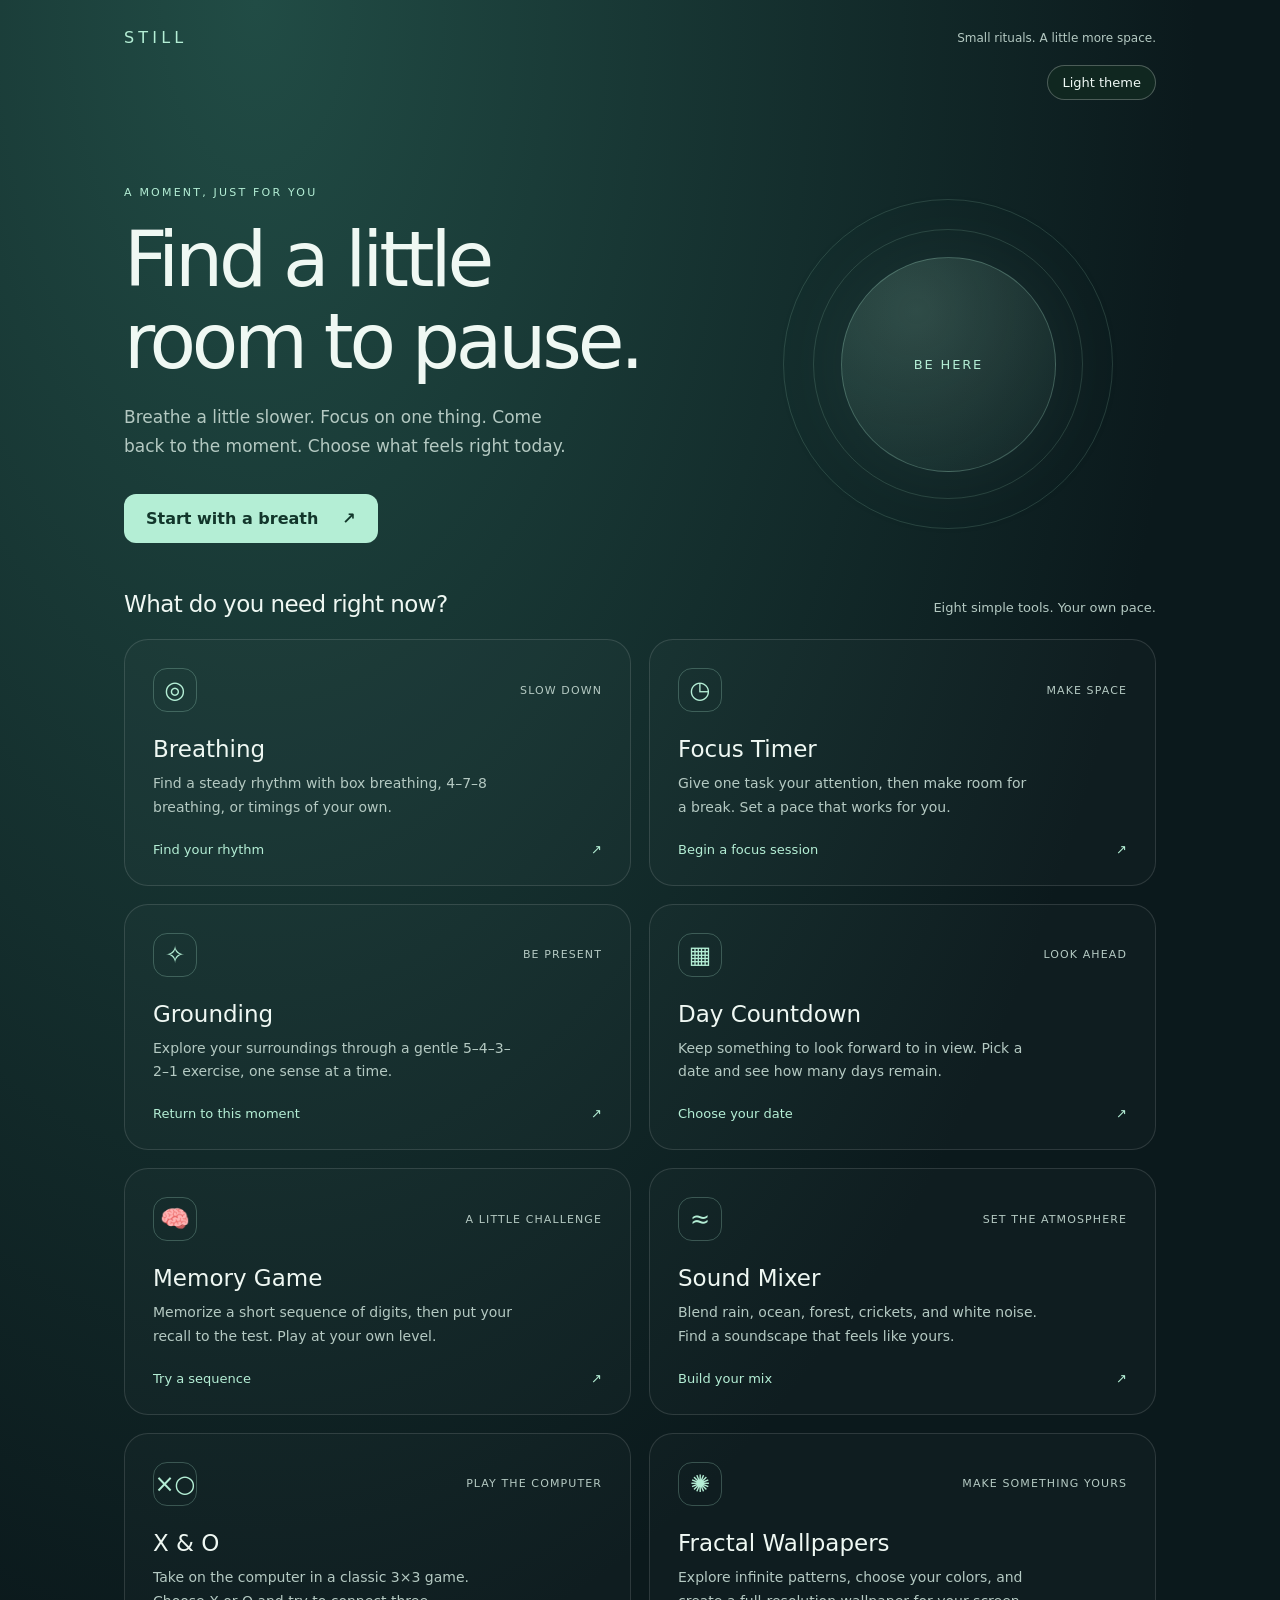
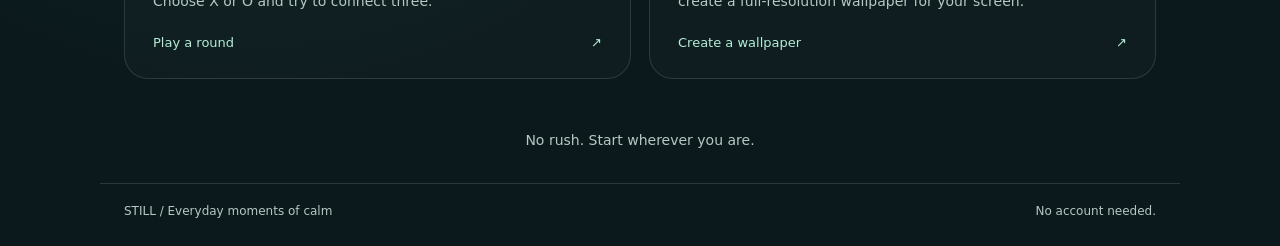
==== commit 43bc0ec5: "Add customizable fractal wallpapers with native 4K PNG downloads" ====
--- a/index.html
+++ b/index.html
@@ -4,9 +4,9 @@
 </style><script src="./theme.js?v=1"></script><link rel="stylesheet" href="./theme.css?v=3"></head><body data-app="home">
 <header><a class="brand" href="./" aria-label="Still home" aria-current="page">STILL</a><span class="header-note">Small rituals. A little more space.</span></header><div class="theme-toolbar"><span id="theme-notice" role="status"></span><button id="theme-toggle" type="button" aria-label="Switch to light theme">Light theme</button></div>
 <main><section class="hero" aria-labelledby="welcome"><div><div class="eyebrow">A moment, just for you</div><h1 id="welcome">Find a little<br>room to pause.</h1><p class="intro">Breathe a little slower. Focus on one thing. Come back to the moment. Choose what feels right today.</p><a class="primary" href="./breathing/">Start with a breath <span aria-hidden="true">↗</span></a></div><div class="stillness" aria-hidden="true"><div class="orb">BE HERE</div></div></section>
-<section aria-labelledby="tools"><div class="section-heading"><h2 id="tools">What do you need right now?</h2><p>Seven simple tools. Your own pace.</p></div><div class="apps">
+<section aria-labelledby="tools"><div class="section-heading"><h2 id="tools">What do you need right now?</h2><p>Eight simple tools. Your own pace.</p></div><div class="apps">
 <a class="card" href="./breathing/"><div class="card-top"><span class="icon" aria-hidden="true">◎</span><span class="tag">Slow down</span></div><h3>Breathing</h3><p>Find a steady rhythm with box breathing, 4–7–8 breathing, or timings of your own.</p><span class="card-action">Find your rhythm <span aria-hidden="true">↗</span></span></a>
 <a class="card" href="./focus-timer/"><div class="card-top"><span class="icon" aria-hidden="true">◷</span><span class="tag">Make space</span></div><h3>Focus Timer</h3><p>Give one task your attention, then make room for a break. Set a pace that works for you.</p><span class="card-action">Begin a focus session <span aria-hidden="true">↗</span></span></a>
 <a class="card" href="./grounding/"><div class="card-top"><span class="icon" aria-hidden="true">✧</span><span class="tag">Be present</span></div><h3>Grounding</h3><p>Explore your surroundings through a gentle 5–4–3–2–1 exercise, one sense at a time.</p><span class="card-action">Return to this moment <span aria-hidden="true">↗</span></span></a>
 <a class="card" href="./day-count/"><div class="card-top"><span class="icon" aria-hidden="true">▦</span><span class="tag">Look ahead</span></div><h3>Day Countdown</h3><p>Keep something to look forward to in view. Pick a date and see how many days remain.</p><span class="card-action">Choose your date <span aria-hidden="true">↗</span></span></a>
-<a class="card" href="./memory/"><div class="card-top"><span class="icon" aria-hidden="true">🧠</span><span class="tag">A little challenge</span></div><h3>Memory Game</h3><p>Memorize a short sequence of digits, then put your recall to the test. Play at your own level.</p><span class="card-action">Try a sequence <span aria-hidden="true">↗</span></span></a><a class="card" href="./sounds/"><div class="card-top"><span class="icon" aria-hidden="true">≈</span><span class="tag">Set the atmosphere</span></div><h3>Sound Mixer</h3><p>Blend rain, ocean, forest, crickets, and white noise. Find a soundscape that feels like yours.</p><span class="card-action">Build your mix <span aria-hidden="true">↗</span></span></a><a class="card" href="./tic-tac-toe/"><div class="card-top"><span class="icon" aria-hidden="true">×○</span><span class="tag">Play the computer</span></div><h3>X &amp; O</h3><p>Take on the computer in a classic 3×3 game. Choose X or O and try to connect three.</p><span class="card-action">Play a round <span aria-hidden="true">↗</span></span></a></div></section><p class="closing">No rush. Start wherever you are.</p></main><footer><span>STILL / Everyday moments of calm</span><span>No account needed.</span></footer><script src="./timers.js?v=3"></script></body></html>
+<a class="card" href="./memory/"><div class="card-top"><span class="icon" aria-hidden="true">🧠</span><span class="tag">A little challenge</span></div><h3>Memory Game</h3><p>Memorize a short sequence of digits, then put your recall to the test. Play at your own level.</p><span class="card-action">Try a sequence <span aria-hidden="true">↗</span></span></a><a class="card" href="./sounds/"><div class="card-top"><span class="icon" aria-hidden="true">≈</span><span class="tag">Set the atmosphere</span></div><h3>Sound Mixer</h3><p>Blend rain, ocean, forest, crickets, and white noise. Find a soundscape that feels like yours.</p><span class="card-action">Build your mix <span aria-hidden="true">↗</span></span></a><a class="card" href="./tic-tac-toe/"><div class="card-top"><span class="icon" aria-hidden="true">×○</span><span class="tag">Play the computer</span></div><h3>X &amp; O</h3><p>Take on the computer in a classic 3×3 game. Choose X or O and try to connect three.</p><span class="card-action">Play a round <span aria-hidden="true">↗</span></span></a><a class="card" href="./wallpapers/"><div class="card-top"><span class="icon" aria-hidden="true">✺</span><span class="tag">Make something yours</span></div><h3>Fractal Wallpapers</h3><p>Explore infinite patterns, choose your colors, and create a full-resolution wallpaper for your screen.</p><span class="card-action">Create a wallpaper <span aria-hidden="true">↗</span></span></a></div></section><p class="closing">No rush. Start wherever you are.</p></main><footer><span>STILL / Everyday moments of calm</span><span>No account needed.</span></footer><script src="./timers.js?v=3"></script></body></html>
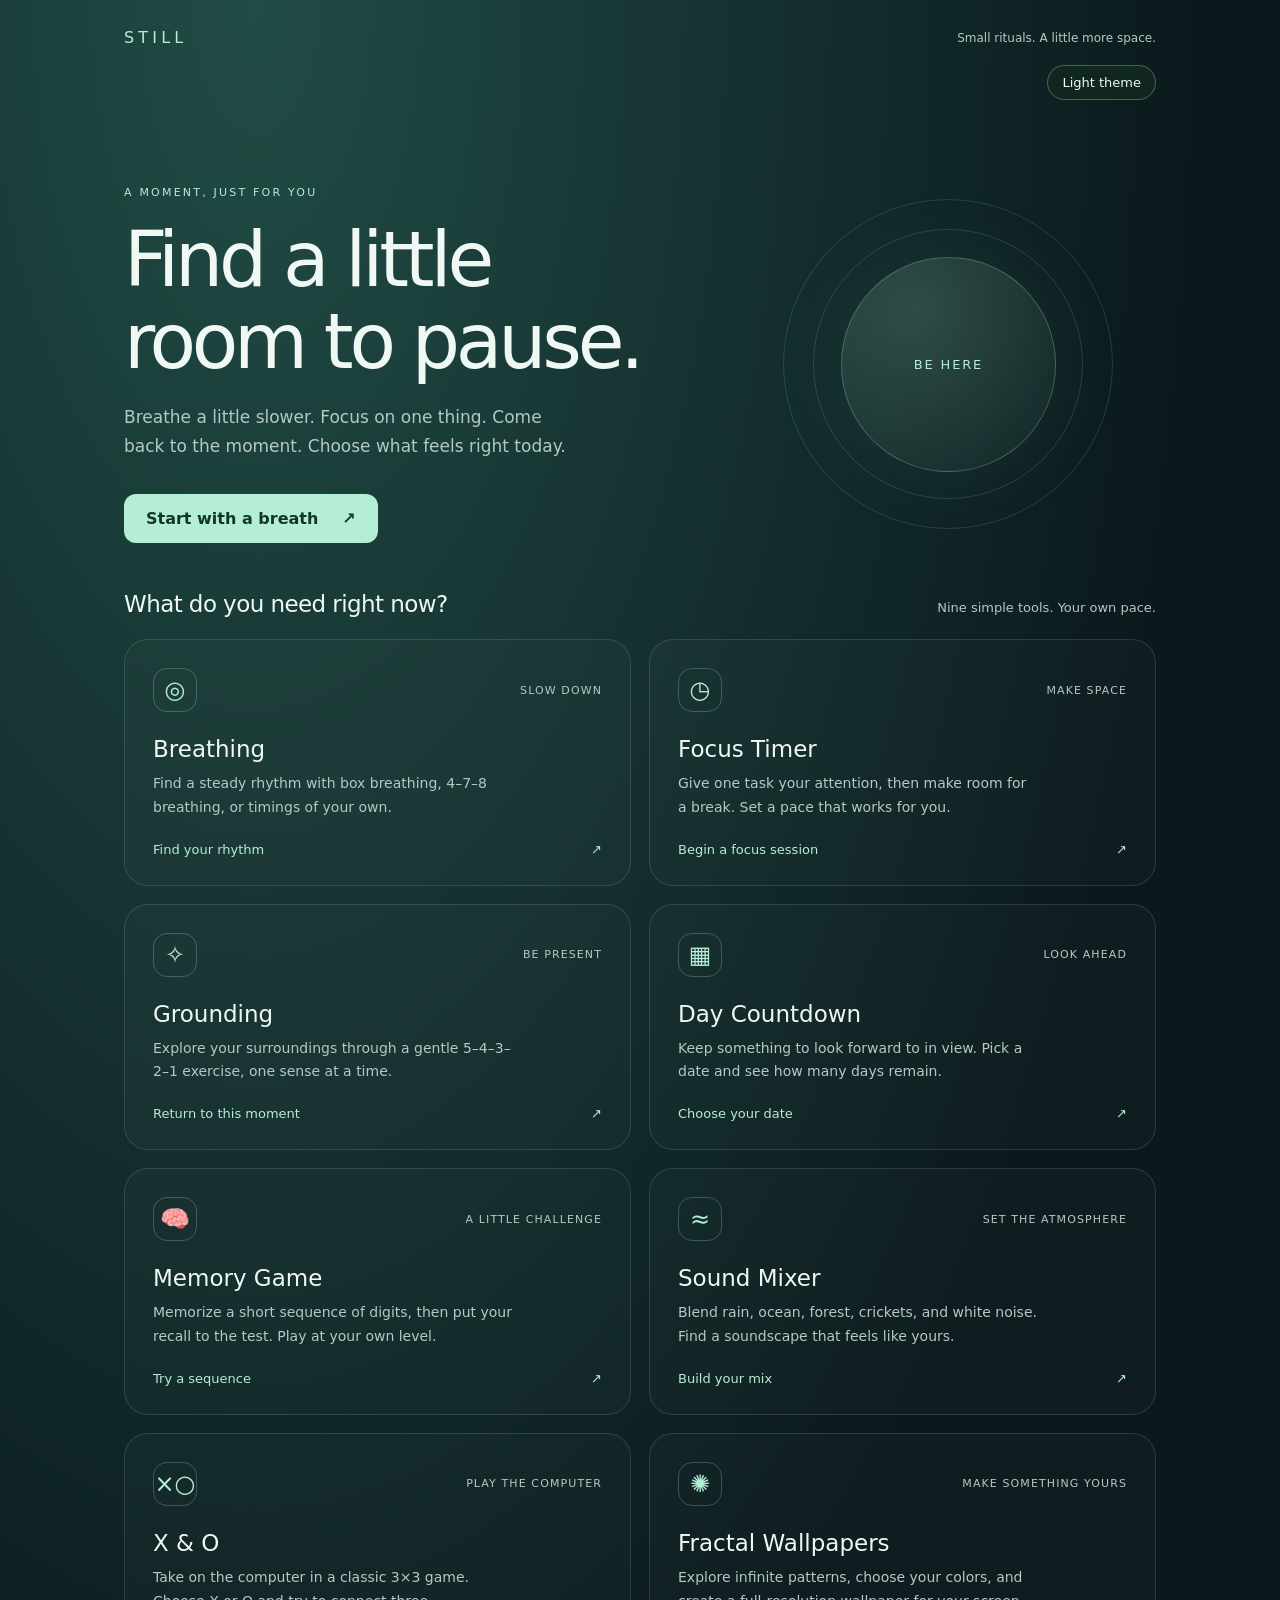
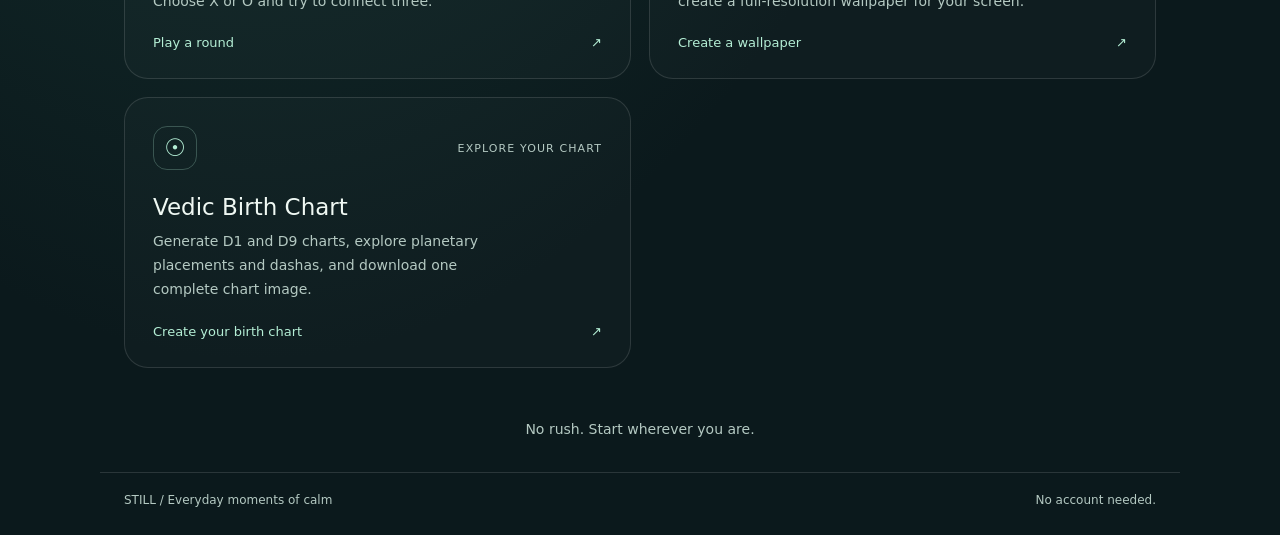
==== commit 4b43f15b: "Add Vedic D1 and D9 birth charts with dashas and complete PNG export" ====
--- a/index.html
+++ b/index.html
@@ -4,9 +4,9 @@
 </style><script src="./theme.js?v=1"></script><link rel="stylesheet" href="./theme.css?v=3"></head><body data-app="home">
 <header><a class="brand" href="./" aria-label="Still home" aria-current="page">STILL</a><span class="header-note">Small rituals. A little more space.</span></header><div class="theme-toolbar"><span id="theme-notice" role="status"></span><button id="theme-toggle" type="button" aria-label="Switch to light theme">Light theme</button></div>
 <main><section class="hero" aria-labelledby="welcome"><div><div class="eyebrow">A moment, just for you</div><h1 id="welcome">Find a little<br>room to pause.</h1><p class="intro">Breathe a little slower. Focus on one thing. Come back to the moment. Choose what feels right today.</p><a class="primary" href="./breathing/">Start with a breath <span aria-hidden="true">↗</span></a></div><div class="stillness" aria-hidden="true"><div class="orb">BE HERE</div></div></section>
-<section aria-labelledby="tools"><div class="section-heading"><h2 id="tools">What do you need right now?</h2><p>Eight simple tools. Your own pace.</p></div><div class="apps">
+<section aria-labelledby="tools"><div class="section-heading"><h2 id="tools">What do you need right now?</h2><p>Nine simple tools. Your own pace.</p></div><div class="apps">
 <a class="card" href="./breathing/"><div class="card-top"><span class="icon" aria-hidden="true">◎</span><span class="tag">Slow down</span></div><h3>Breathing</h3><p>Find a steady rhythm with box breathing, 4–7–8 breathing, or timings of your own.</p><span class="card-action">Find your rhythm <span aria-hidden="true">↗</span></span></a>
 <a class="card" href="./focus-timer/"><div class="card-top"><span class="icon" aria-hidden="true">◷</span><span class="tag">Make space</span></div><h3>Focus Timer</h3><p>Give one task your attention, then make room for a break. Set a pace that works for you.</p><span class="card-action">Begin a focus session <span aria-hidden="true">↗</span></span></a>
 <a class="card" href="./grounding/"><div class="card-top"><span class="icon" aria-hidden="true">✧</span><span class="tag">Be present</span></div><h3>Grounding</h3><p>Explore your surroundings through a gentle 5–4–3–2–1 exercise, one sense at a time.</p><span class="card-action">Return to this moment <span aria-hidden="true">↗</span></span></a>
 <a class="card" href="./day-count/"><div class="card-top"><span class="icon" aria-hidden="true">▦</span><span class="tag">Look ahead</span></div><h3>Day Countdown</h3><p>Keep something to look forward to in view. Pick a date and see how many days remain.</p><span class="card-action">Choose your date <span aria-hidden="true">↗</span></span></a>
-<a class="card" href="./memory/"><div class="card-top"><span class="icon" aria-hidden="true">🧠</span><span class="tag">A little challenge</span></div><h3>Memory Game</h3><p>Memorize a short sequence of digits, then put your recall to the test. Play at your own level.</p><span class="card-action">Try a sequence <span aria-hidden="true">↗</span></span></a><a class="card" href="./sounds/"><div class="card-top"><span class="icon" aria-hidden="true">≈</span><span class="tag">Set the atmosphere</span></div><h3>Sound Mixer</h3><p>Blend rain, ocean, forest, crickets, and white noise. Find a soundscape that feels like yours.</p><span class="card-action">Build your mix <span aria-hidden="true">↗</span></span></a><a class="card" href="./tic-tac-toe/"><div class="card-top"><span class="icon" aria-hidden="true">×○</span><span class="tag">Play the computer</span></div><h3>X &amp; O</h3><p>Take on the computer in a classic 3×3 game. Choose X or O and try to connect three.</p><span class="card-action">Play a round <span aria-hidden="true">↗</span></span></a><a class="card" href="./wallpapers/"><div class="card-top"><span class="icon" aria-hidden="true">✺</span><span class="tag">Make something yours</span></div><h3>Fractal Wallpapers</h3><p>Explore infinite patterns, choose your colors, and create a full-resolution wallpaper for your screen.</p><span class="card-action">Create a wallpaper <span aria-hidden="true">↗</span></span></a></div></section><p class="closing">No rush. Start wherever you are.</p></main><footer><span>STILL / Everyday moments of calm</span><span>No account needed.</span></footer><script src="./timers.js?v=3"></script></body></html>
+<a class="card" href="./memory/"><div class="card-top"><span class="icon" aria-hidden="true">🧠</span><span class="tag">A little challenge</span></div><h3>Memory Game</h3><p>Memorize a short sequence of digits, then put your recall to the test. Play at your own level.</p><span class="card-action">Try a sequence <span aria-hidden="true">↗</span></span></a><a class="card" href="./sounds/"><div class="card-top"><span class="icon" aria-hidden="true">≈</span><span class="tag">Set the atmosphere</span></div><h3>Sound Mixer</h3><p>Blend rain, ocean, forest, crickets, and white noise. Find a soundscape that feels like yours.</p><span class="card-action">Build your mix <span aria-hidden="true">↗</span></span></a><a class="card" href="./tic-tac-toe/"><div class="card-top"><span class="icon" aria-hidden="true">×○</span><span class="tag">Play the computer</span></div><h3>X &amp; O</h3><p>Take on the computer in a classic 3×3 game. Choose X or O and try to connect three.</p><span class="card-action">Play a round <span aria-hidden="true">↗</span></span></a><a class="card" href="./wallpapers/"><div class="card-top"><span class="icon" aria-hidden="true">✺</span><span class="tag">Make something yours</span></div><h3>Fractal Wallpapers</h3><p>Explore infinite patterns, choose your colors, and create a full-resolution wallpaper for your screen.</p><span class="card-action">Create a wallpaper <span aria-hidden="true">↗</span></span></a><a class="card" href="./birth-chart/"><div class="card-top"><span class="icon" aria-hidden="true">☉</span><span class="tag">Explore your chart</span></div><h3>Vedic Birth Chart</h3><p>Generate D1 and D9 charts, explore planetary placements and dashas, and download one complete chart image.</p><span class="card-action">Create your birth chart <span aria-hidden="true">↗</span></span></a></div></section><p class="closing">No rush. Start wherever you are.</p></main><footer><span>STILL / Everyday moments of calm</span><span>No account needed.</span></footer><script src="./timers.js?v=3"></script></body></html>
